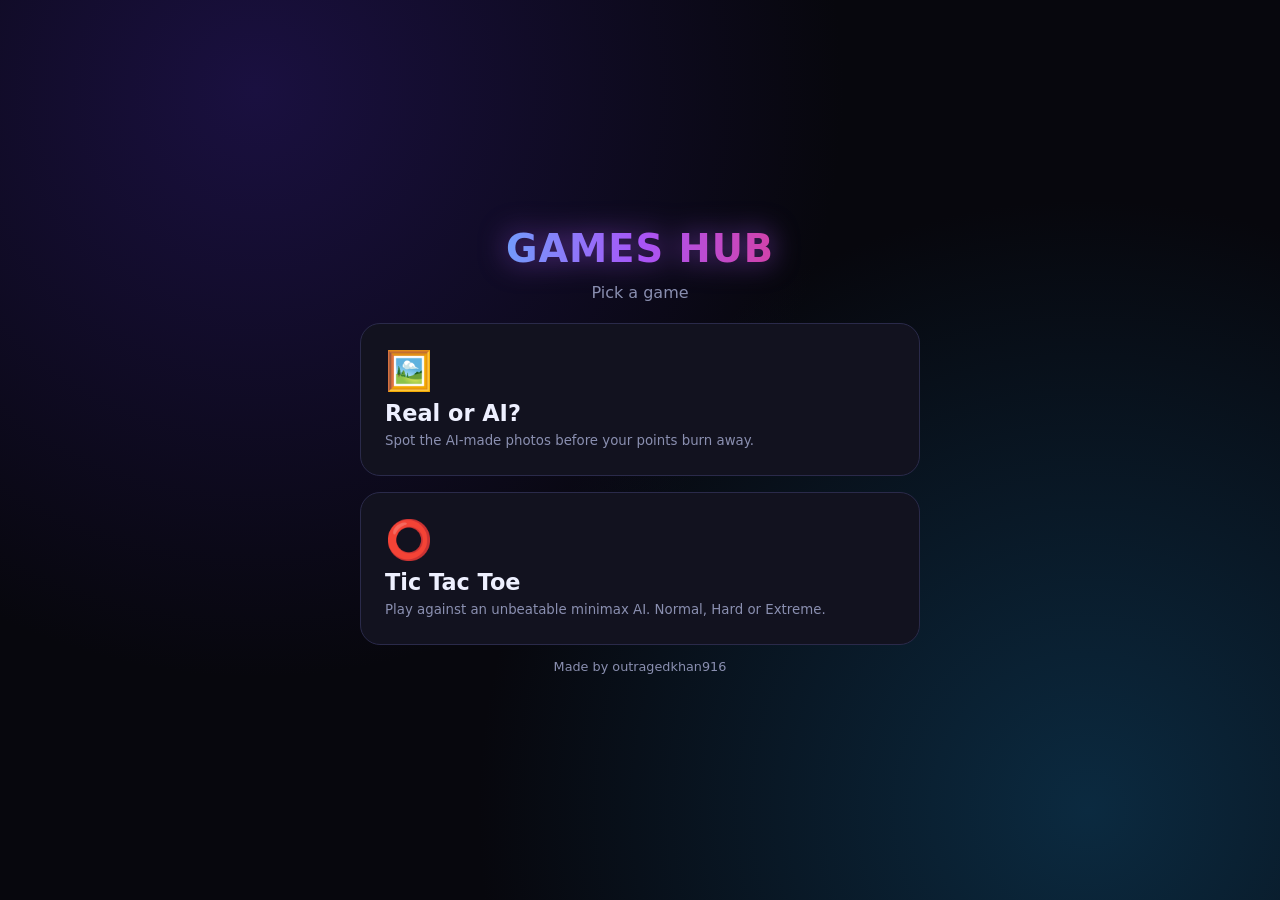
==== index.html @ ee745128 "Games hub" ====
<!DOCTYPE html>
<html lang="en">
<head>
<meta charset="UTF-8">
<meta name="viewport" content="width=device-width, initial-scale=1">
<title>Games Hub</title>
<link rel="stylesheet" href="style.css">
</head>
<body>
<div class="page">
  <div class="wrap">
    <h1 class="glow">GAMES HUB</h1>
    <p class="sub">Pick a game</p>
    <div class="hub">
      <a class="gcard" href="real-or-ai.html"><span class="gicon">🖼️</span><b>Real or AI?</b><small>Spot the AI-made photos before your points burn away.</small></a>
      <a class="gcard" href="tictactoe.html"><span class="gicon">⭕</span><b>Tic Tac Toe</b><small>Play against an unbeatable minimax AI. Normal, Hard or Extreme.</small></a>
    </div>
  </div>
  <footer>Made by outragedkhan916</footer>
</div>
</body>
</html>
---- style.css ----
:root{--bg:#07070d;--card:#12121f;--txt:#eef0ff;--mut:#8a8fb0;--green:#22ff88;--red:#ff2d55;--cyan:#38e8ff;--vio:#a855f7}
*{box-sizing:border-box;margin:0}
body{min-height:100vh;background:radial-gradient(circle at 20% 10%,#1a1040 0,transparent 45%),radial-gradient(circle at 85% 90%,#0b2a40 0,transparent 45%),var(--bg);color:var(--txt);font-family:system-ui,Segoe UI,Roboto,sans-serif}
.page{min-height:100vh;display:flex;flex-direction:column;align-items:center;justify-content:center;padding:18px;gap:14px}
.wrap{width:100%;max-width:560px}
.card{background:var(--card);border:1px solid #2a2a4a;border-radius:22px;padding:26px;box-shadow:0 0 40px rgba(168,85,247,.15);animation:pop .5s}
@keyframes pop{from{opacity:0;transform:translateY(20px) scale(.97)}to{opacity:1;transform:none}}
h1{font-size:2.4rem;text-align:center;letter-spacing:1px}
.glow{background:linear-gradient(90deg,var(--cyan),var(--vio),var(--red));-webkit-background-clip:text;background-clip:text;color:transparent;filter:drop-shadow(0 0 14px rgba(168,85,247,.6))}
.sub{text-align:center;color:var(--mut);margin:10px 0 18px;line-height:1.5}
button{font:inherit;cursor:pointer;border:0;color:#fff}
.big{display:block;width:100%;margin-top:14px;padding:15px;border-radius:14px;font-weight:800;font-size:1.1rem;background:linear-gradient(90deg,var(--vio),var(--cyan));color:#000;box-shadow:0 0 24px rgba(56,232,255,.4);transition:.2s}
.big:hover{transform:scale(1.03)}
.back{color:var(--cyan);text-decoration:none;font-weight:700}
footer{color:var(--mut);font-size:.8rem}
.hide{display:none!important}
.hub{display:grid;gap:16px;margin-top:10px}
.gcard{display:flex;flex-direction:column;gap:6px;padding:24px;border-radius:20px;background:var(--card);border:1px solid #2a2a4a;text-decoration:none;color:var(--txt);transition:.25s;animation:pop .5s}
.gcard:hover{transform:translateY(-5px);border-color:var(--cyan);box-shadow:0 0 30px rgba(56,232,255,.35)}
.gicon{font-size:2.4rem}.gcard b{font-size:1.4rem}.gcard small{color:var(--mut);line-height:1.4}
label{display:block;font-size:.8rem;color:var(--mut);letter-spacing:1px;margin:12px 0 6px}
input{width:100%;padding:13px 14px;border-radius:12px;border:1px solid #33335a;background:#0d0d1a;color:var(--txt);font:inherit;outline:0}
input:focus{border-color:var(--cyan);box-shadow:0 0 14px rgba(56,232,255,.4)}
.err{color:var(--red);font-size:.85rem;min-height:20px;margin-top:8px}
.top{display:flex;justify-content:space-between;gap:8px;margin-bottom:14px;font-weight:700;flex-wrap:wrap}
.pill{padding:6px 12px;border-radius:99px;background:#1c1c32;border:1px solid #33335a;font-size:.85rem}
.pill.g{color:var(--green);border-color:var(--green)}.pill.r{color:var(--red);border-color:var(--red)}
.flash{position:fixed;inset:0;pointer-events:none;z-index:5;animation:fl .7s forwards}
.flash.g{background:radial-gradient(circle,transparent 40%,rgba(34,255,136,.35))}
.flash.r{background:radial-gradient(circle,transparent 40%,rgba(255,45,85,.4))}
@keyframes fl{to{opacity:0}}
@keyframes pulse{50%{transform:scale(1.06)}}
@keyframes shake{20%{transform:translateX(-9px)}40%{transform:translateX(9px)}60%{transform:translateX(-6px)}80%{transform:translateX(6px)}}
.score{font-size:2.6rem;font-weight:900;text-align:center;color:var(--cyan);text-shadow:0 0 20px var(--cyan);font-variant-numeric:tabular-nums}
.score small{display:block;font-size:.7rem;color:var(--mut);font-weight:600;letter-spacing:2px;text-shadow:none}
.bar{height:8px;border-radius:9px;background:#1c1c32;margin:10px 0 16px;overflow:hidden}
.bar i{display:block;height:100%;width:100%;background:linear-gradient(90deg,var(--red),#ffb020,var(--green))}
.prompt{text-align:center;color:var(--mut);margin-bottom:12px;font-weight:600}
.photo{position:relative;aspect-ratio:4/3;border-radius:16px;overflow:hidden;border:3px solid #2a2a4a;background:#0d0d1a;display:grid;place-items:center;transition:.3s}
.photo img{width:100%;height:100%;object-fit:cover}
.ph{color:var(--mut);text-align:center;line-height:1.5}
.photo.real{border-color:var(--green);box-shadow:0 0 36px var(--green)}
.photo.ai{border-color:var(--red);box-shadow:0 0 36px var(--red)}
.tag{position:absolute;left:10px;bottom:10px;padding:5px 14px;border-radius:99px;font-weight:900;letter-spacing:1px;background:#000a;animation:pulse .5s}
.btns{display:grid;grid-template-columns:1fr 1fr;gap:14px;margin-top:14px}
.ch{padding:18px;border-radius:14px;font-size:1.2rem;font-weight:900;letter-spacing:1px;transition:.2s}
.ch.real{background:#0f2a1f;border:2px solid var(--green);color:var(--green)}
.ch.ai{background:#2a0f18;border:2px solid var(--red);color:var(--red)}
.ch.real:hover:not(:disabled){box-shadow:0 0 26px var(--green);transform:translateY(-3px)}
.ch.ai:hover:not(:disabled){box-shadow:0 0 26px var(--red);transform:translateY(-3px)}
.ch:disabled{cursor:default;opacity:.5}
.ch.ok{opacity:1;background:var(--green);color:#000;box-shadow:0 0 40px var(--green);animation:pulse .5s}
.ch.bad{opacity:1;background:var(--red);color:#fff;box-shadow:0 0 40px var(--red);animation:shake .45s}
.fb{margin-top:14px;text-align:center;color:var(--mut);line-height:1.4}
.fb b{display:block;font-size:1.3rem;margin-bottom:4px}
.fb.g b{color:var(--green);text-shadow:0 0 14px var(--green)}
.fb.r b{color:var(--red);text-shadow:0 0 14px var(--red)}
.final{font-size:4rem;font-weight:900;text-align:center;margin:6px 0}
.rank{text-align:center;font-size:1.1rem;margin-bottom:12px;line-height:1.6}.rank small{color:var(--mut)}
h3{font-size:.8rem;letter-spacing:2px;color:var(--mut);margin:8px 0}
.lb div{display:flex;justify-content:space-between;gap:8px;padding:8px 12px;border-radius:10px;background:#0d0d1a;margin-bottom:6px;font-size:.85rem}
.lb small{color:var(--mut)}
.lvls{display:grid;grid-template-columns:repeat(3,1fr);gap:10px;margin-top:14px}
.lvl{padding:12px;border-radius:12px;font-weight:800;background:#1c1c32;border:2px solid #33335a;color:var(--mut);transition:.2s}
.lvl.on.normal{border-color:var(--green);color:var(--green);box-shadow:0 0 20px var(--green)}
.lvl.on.hard{border-color:#ffb020;color:#ffb020;box-shadow:0 0 20px #ffb020}
.lvl.on.extreme{border-color:var(--red);color:var(--red);box-shadow:0 0 24px var(--red)}
.status{text-align:center;font-weight:800;font-size:1.3rem;margin:4px 0 14px;min-height:32px}
.status.g{color:var(--green);text-shadow:0 0 16px var(--green)}.status.r{color:var(--red);text-shadow:0 0 16px var(--red)}
.ttt{display:grid;grid-template-columns:repeat(3,1fr);gap:10px}
.sq{aspect-ratio:1;border-radius:16px;background:#0d0d1a;border:2px solid #2a2a4a;font-size:3.4rem;font-weight:900;transition:.2s}
.sq:hover:not(.X):not(.O){border-color:var(--cyan);box-shadow:0 0 18px rgba(56,232,255,.4)}
.sq.X{color:var(--cyan);text-shadow:0 0 18px var(--cyan);animation:pulse .35s}
.sq.O{color:var(--red);text-shadow:0 0 18px var(--red);animation:pulse .35s}
.sq.winG{border-color:var(--green);box-shadow:0 0 30px var(--green);background:#0f2a1f}
.sq.winR{border-color:var(--red);box-shadow:0 0 30px var(--red);background:#2a0f18}
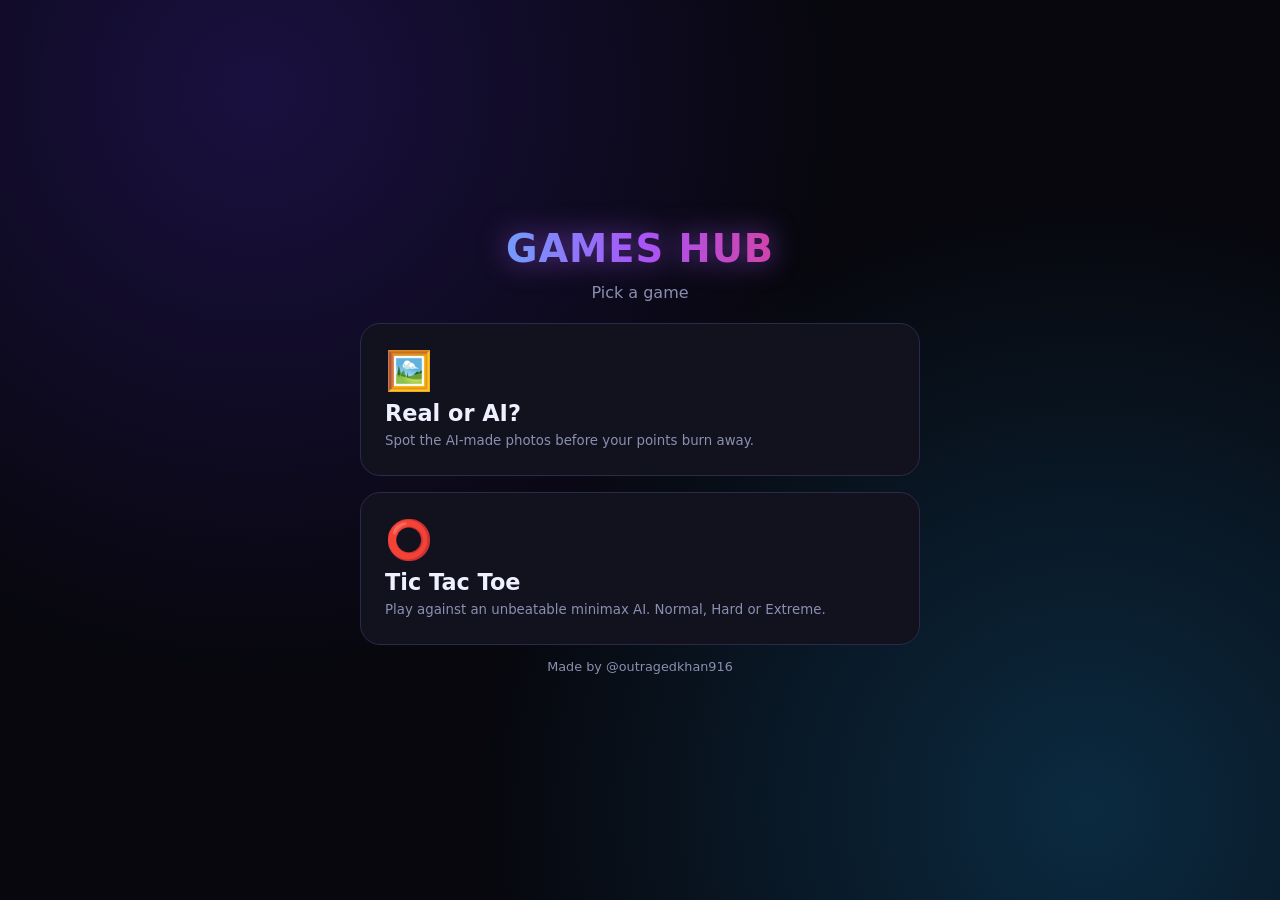
==== commit 4ce5cee2: "fixed pages" ====
--- a/index.html
+++ b/index.html
@@ -16,7 +16,7 @@
       <a class="gcard" href="tictactoe.html"><span class="gicon">⭕</span><b>Tic Tac Toe</b><small>Play against an unbeatable minimax AI. Normal, Hard or Extreme.</small></a>
     </div>
   </div>
-  <footer>Made by outragedkhan916</footer>
+  <footer>Made by @outragedkhan916</footer>
 </div>
 </body>
 </html>
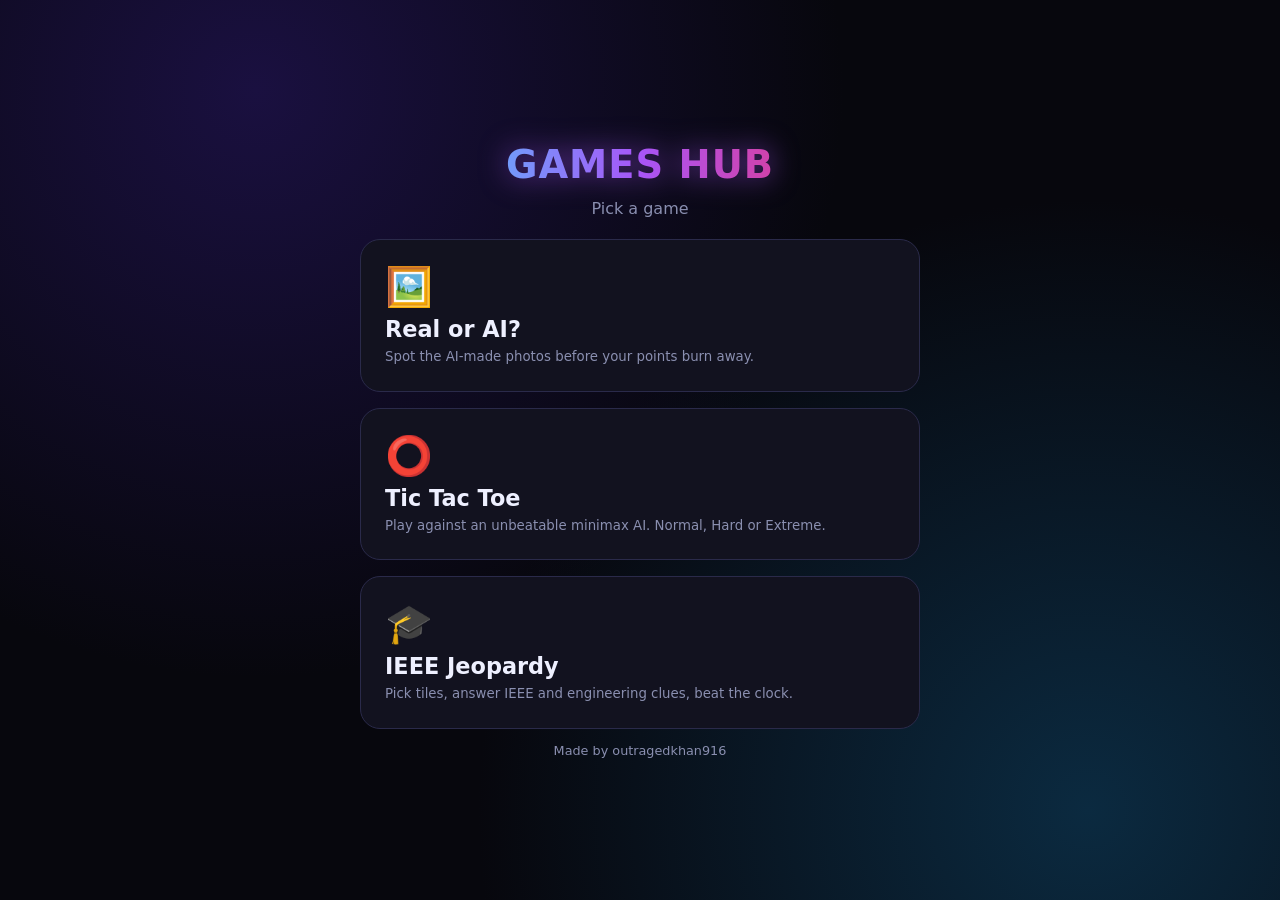
==== commit 75d33786: "fixed pages" ====
--- a/index.html
+++ b/index.html
@@ -14,9 +14,10 @@
     <div class="hub">
       <a class="gcard" href="real-or-ai.html"><span class="gicon">🖼️</span><b>Real or AI?</b><small>Spot the AI-made photos before your points burn away.</small></a>
       <a class="gcard" href="tictactoe.html"><span class="gicon">⭕</span><b>Tic Tac Toe</b><small>Play against an unbeatable minimax AI. Normal, Hard or Extreme.</small></a>
+      <a class="gcard" href="jeopardy.html"><span class="gicon">🎓</span><b>IEEE Jeopardy</b><small>Pick tiles, answer IEEE and engineering clues, beat the clock.</small></a>
     </div>
   </div>
-  <footer>Made by @outragedkhan916</footer>
+  <footer>Made by outragedkhan916</footer>
 </div>
 </body>
 </html>
--- a/style.css
+++ b/style.css
@@ -74,3 +74,19 @@
 .sq.O{color:var(--red);text-shadow:0 0 18px var(--red);animation:pulse .35s}
 .sq.winG{border-color:var(--green);box-shadow:0 0 30px var(--green);background:#0f2a1f}
 .sq.winR{border-color:var(--red);box-shadow:0 0 30px var(--red);background:#2a0f18}
+/* jeopardy */
+.wrap.wide{max-width:760px}
+.jb{display:grid;grid-template-columns:repeat(5,1fr);gap:8px}
+.cat{min-height:56px;padding:8px 4px;border-radius:10px;display:flex;align-items:center;justify-content:center;text-align:center;font-weight:800;font-size:.66rem;letter-spacing:.5px;color:var(--cyan);background:linear-gradient(180deg,#2a1a6a,#1a1040);border:1px solid var(--vio)}
+.tile{aspect-ratio:1.25;border-radius:10px;font-size:1.25rem;font-weight:900;color:#ffd34d;text-shadow:0 0 12px #ffb020;background:linear-gradient(180deg,#16206e,#0c1240);border:2px solid #3a4cff;transition:.2s}
+.tile:hover:not(:disabled){transform:scale(1.08);box-shadow:0 0 22px #3a4cff;border-color:var(--cyan)}
+.tile:disabled{opacity:.12;cursor:default}
+.clue{font-size:1.25rem;line-height:1.5;text-align:center;padding:22px;border-radius:16px;background:#0d0d1a;border:1px solid #2a2a4a;margin-bottom:14px;animation:pop .4s}
+.clue small{display:block;color:var(--vio);font-weight:800;letter-spacing:2px;font-size:.7rem;margin-bottom:8px}
+.opts{display:grid;gap:10px}
+.opt{padding:14px;border-radius:12px;background:#1c1c32;border:2px solid #33335a;font-weight:700;text-align:left;transition:.2s}
+.opt:hover:not(:disabled){border-color:var(--cyan);box-shadow:0 0 18px rgba(56,232,255,.4);transform:translateX(4px)}
+.opt:disabled{cursor:default;opacity:.45}
+.opt.ok{opacity:1;border-color:var(--green);background:#0f2a1f;box-shadow:0 0 30px var(--green);animation:pulse .5s}
+.opt.bad{opacity:1;border-color:var(--red);background:#2a0f18;box-shadow:0 0 30px var(--red);animation:shake .45s}
+@media(max-width:480px){.cat{font-size:.55rem}.tile{font-size:.95rem}}
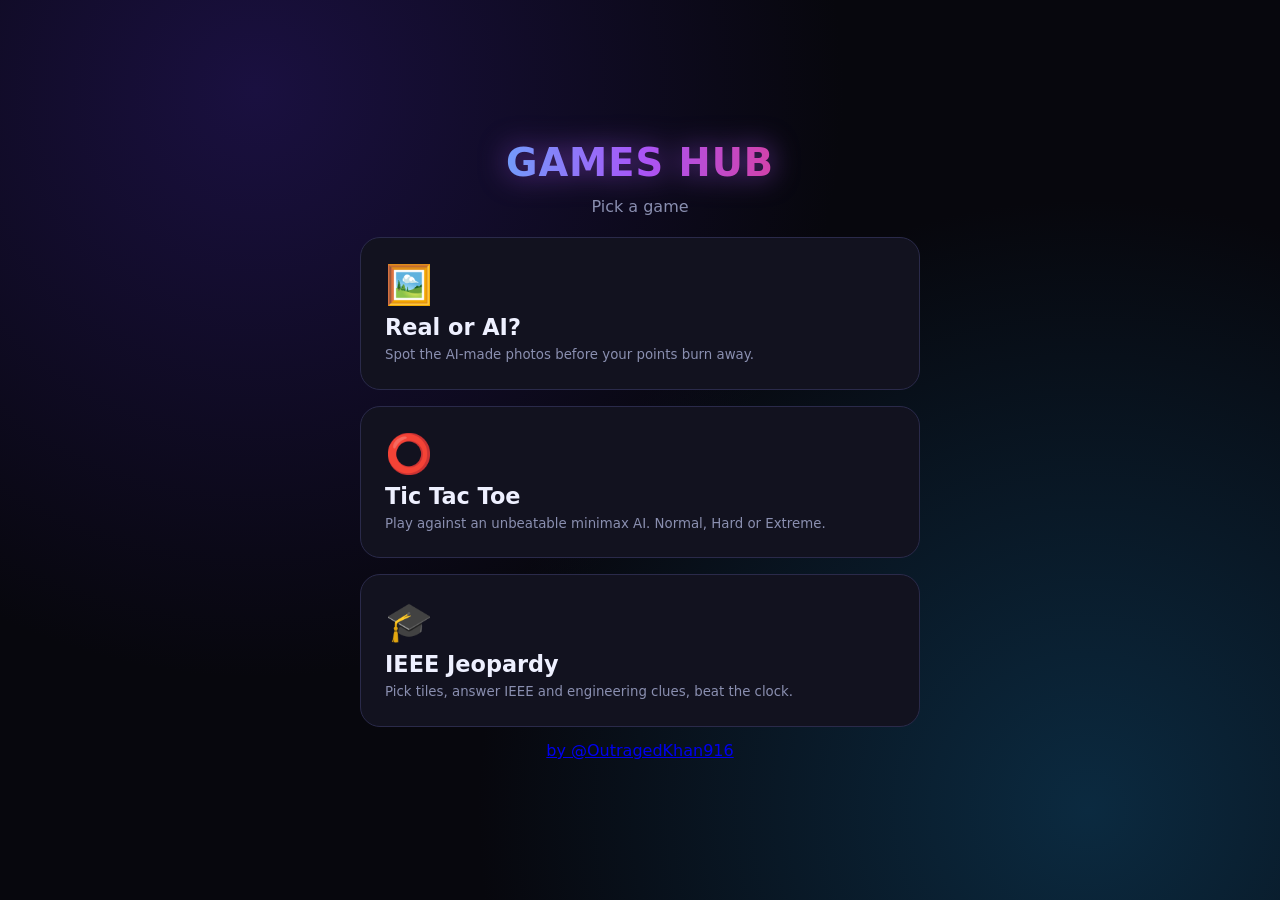
==== commit be05ffcb: "fixed pages" ====
--- a/index.html
+++ b/index.html
@@ -17,7 +17,7 @@
       <a class="gcard" href="jeopardy.html"><span class="gicon">🎓</span><b>IEEE Jeopardy</b><small>Pick tiles, answer IEEE and engineering clues, beat the clock.</small></a>
     </div>
   </div>
-  <footer>Made by outragedkhan916</footer>
+      <a className="by by-bottom" href="https://github.com/outragedkhan916" target="_blank" rel="noreferrer">by @OutragedKhan916</a>
 </div>
 </body>
 </html>
--- a/style.css
+++ b/style.css
@@ -74,19 +74,3 @@
 .sq.O{color:var(--red);text-shadow:0 0 18px var(--red);animation:pulse .35s}
 .sq.winG{border-color:var(--green);box-shadow:0 0 30px var(--green);background:#0f2a1f}
 .sq.winR{border-color:var(--red);box-shadow:0 0 30px var(--red);background:#2a0f18}
-/* jeopardy */
-.wrap.wide{max-width:760px}
-.jb{display:grid;grid-template-columns:repeat(5,1fr);gap:8px}
-.cat{min-height:56px;padding:8px 4px;border-radius:10px;display:flex;align-items:center;justify-content:center;text-align:center;font-weight:800;font-size:.66rem;letter-spacing:.5px;color:var(--cyan);background:linear-gradient(180deg,#2a1a6a,#1a1040);border:1px solid var(--vio)}
-.tile{aspect-ratio:1.25;border-radius:10px;font-size:1.25rem;font-weight:900;color:#ffd34d;text-shadow:0 0 12px #ffb020;background:linear-gradient(180deg,#16206e,#0c1240);border:2px solid #3a4cff;transition:.2s}
-.tile:hover:not(:disabled){transform:scale(1.08);box-shadow:0 0 22px #3a4cff;border-color:var(--cyan)}
-.tile:disabled{opacity:.12;cursor:default}
-.clue{font-size:1.25rem;line-height:1.5;text-align:center;padding:22px;border-radius:16px;background:#0d0d1a;border:1px solid #2a2a4a;margin-bottom:14px;animation:pop .4s}
-.clue small{display:block;color:var(--vio);font-weight:800;letter-spacing:2px;font-size:.7rem;margin-bottom:8px}
-.opts{display:grid;gap:10px}
-.opt{padding:14px;border-radius:12px;background:#1c1c32;border:2px solid #33335a;font-weight:700;text-align:left;transition:.2s}
-.opt:hover:not(:disabled){border-color:var(--cyan);box-shadow:0 0 18px rgba(56,232,255,.4);transform:translateX(4px)}
-.opt:disabled{cursor:default;opacity:.45}
-.opt.ok{opacity:1;border-color:var(--green);background:#0f2a1f;box-shadow:0 0 30px var(--green);animation:pulse .5s}
-.opt.bad{opacity:1;border-color:var(--red);background:#2a0f18;box-shadow:0 0 30px var(--red);animation:shake .45s}
-@media(max-width:480px){.cat{font-size:.55rem}.tile{font-size:.95rem}}
